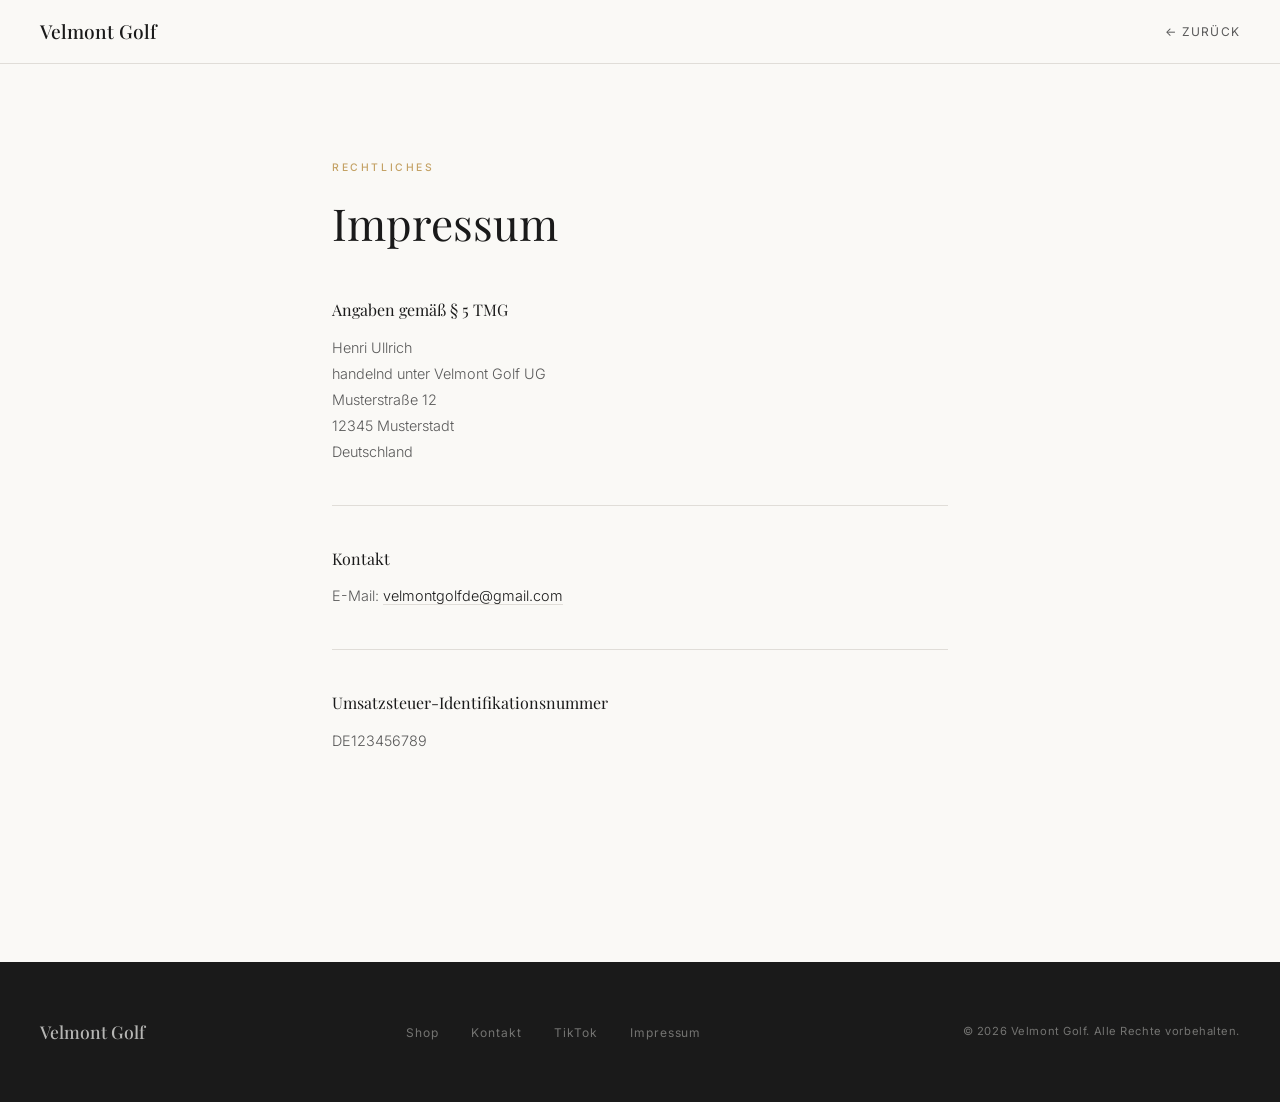
==== impressum.html @ 64f47a55 "Add TPU Filament material info + Impressum page - Material spec: 'Hochfest' -> 'TPU Filament' on all" ====
<!DOCTYPE html>
<html lang="de">
<head>
    <meta charset="UTF-8">
    <meta name="viewport" content="width=device-width, initial-scale=1.0">
    <title>Impressum — Velmont Golf</title>
    <link rel="preconnect" href="https://fonts.googleapis.com">
    <link rel="preconnect" href="https://fonts.gstatic.com" crossorigin>
    <link href="https://fonts.googleapis.com/css2?family=Inter:wght@300;400;500;600&family=Playfair+Display:ital,wght@0,400;0,500;1,400&display=swap" rel="stylesheet">
    <style>
        *, *::before, *::after { margin: 0; padding: 0; box-sizing: border-box; }

        :root {
            --bg-primary: #FAF9F6;
            --bg-dark: #1a1a1a;
            --bg-cream: #F5F0EB;
            --text-primary: #1a1a1a;
            --text-secondary: #5a5a5a;
            --text-light: #FAF9F6;
            --accent: #2D5016;
            --gold: #C4A265;
            --border: #e0ddd8;
            --font-body: 'Inter', sans-serif;
            --font-display: 'Playfair Display', serif;
        }

        html { font-size: 16px; }

        body {
            font-family: var(--font-body);
            color: var(--text-primary);
            background: var(--bg-primary);
            line-height: 1.6;
            -webkit-font-smoothing: antialiased;
        }

        /* ─── NAV ─── */
        nav {
            position: fixed;
            top: 0; left: 0; right: 0;
            z-index: 100;
            padding: 1rem 2.5rem;
            display: flex;
            justify-content: space-between;
            align-items: center;
            background: rgba(250, 249, 246, 0.95);
            backdrop-filter: blur(20px);
            -webkit-backdrop-filter: blur(20px);
            box-shadow: 0 1px 0 var(--border);
        }

        .nav-logo {
            font-family: var(--font-display);
            font-size: 1.2rem;
            font-weight: 500;
            color: var(--text-primary);
            text-decoration: none;
        }

        .nav-back {
            font-size: 0.75rem;
            font-weight: 400;
            letter-spacing: 0.1em;
            text-transform: uppercase;
            color: var(--text-secondary);
            text-decoration: none;
            transition: color 0.3s ease;
        }

        .nav-back:hover { color: var(--gold); }

        /* ─── CONTENT ─── */
        .impressum-wrap {
            max-width: 680px;
            margin: 0 auto;
            padding: 10rem 2rem 8rem;
        }

        .page-label {
            font-size: 0.65rem;
            font-weight: 500;
            letter-spacing: 0.25em;
            text-transform: uppercase;
            color: var(--gold);
            margin-bottom: 1.25rem;
        }

        h1 {
            font-family: var(--font-display);
            font-size: clamp(2rem, 4vw, 2.75rem);
            font-weight: 400;
            margin-bottom: 3rem;
            line-height: 1.2;
        }

        .impressum-block {
            margin-bottom: 2.5rem;
            padding-bottom: 2.5rem;
            border-bottom: 1px solid var(--border);
        }

        .impressum-block:last-child {
            border-bottom: none;
        }

        .impressum-block h2 {
            font-family: var(--font-display);
            font-size: 1rem;
            font-weight: 400;
            color: var(--text-primary);
            margin-bottom: 0.75rem;
        }

        .impressum-block p,
        .impressum-block address {
            font-size: 0.9rem;
            font-weight: 300;
            color: var(--text-secondary);
            line-height: 1.8;
            font-style: normal;
        }

        .impressum-block a {
            color: var(--text-primary);
            text-decoration: none;
            border-bottom: 1px solid var(--border);
            transition: border-color 0.3s ease;
        }

        .impressum-block a:hover {
            border-color: var(--gold);
        }

        /* ─── FOOTER ─── */
        footer {
            background: var(--bg-dark);
            color: rgba(250, 249, 246, 0.4);
            padding: 3.5rem 2.5rem;
        }

        .footer-inner {
            max-width: 1200px;
            margin: 0 auto;
            display: flex;
            justify-content: space-between;
            align-items: center;
        }

        .footer-logo {
            font-family: var(--font-display);
            font-size: 1.1rem;
            font-weight: 500;
            color: rgba(250, 249, 246, 0.7);
        }

        .footer-links {
            display: flex;
            gap: 2rem;
            list-style: none;
        }

        .footer-links a {
            font-size: 0.75rem;
            letter-spacing: 0.08em;
            text-decoration: none;
            color: rgba(250, 249, 246, 0.4);
            transition: color 0.3s ease;
        }

        .footer-links a:hover { color: var(--gold); }

        .footer-copy { font-size: 0.7rem; letter-spacing: 0.05em; }

        @media (max-width: 600px) {
            nav { padding: 1rem 1.25rem; }
            .footer-inner { flex-direction: column; gap: 1.5rem; text-align: center; }
            .footer-links { gap: 1.25rem; }
        }
    </style>
</head>
<body>

    <nav>
        <a href="index.html" class="nav-logo">Velmont Golf</a>
        <a href="index.html" class="nav-back">← Zurück</a>
    </nav>

    <div class="impressum-wrap">
        <p class="page-label">Rechtliches</p>
        <h1>Impressum</h1>

        <div class="impressum-block">
            <h2>Angaben gemäß § 5 TMG</h2>
            <address>
                Henri Ullrich<br>
                handelnd unter Velmont Golf UG<br>
                Musterstraße 12<br>
                12345 Musterstadt<br>
                Deutschland
            </address>
        </div>

        <div class="impressum-block">
            <h2>Kontakt</h2>
            <p>E-Mail: <a href="mailto:velmontgolfde@gmail.com">velmontgolfde@gmail.com</a></p>
        </div>

        <div class="impressum-block">
            <h2>Umsatzsteuer-Identifikationsnummer</h2>
            <p>DE123456789</p>
        </div>
    </div>

    <footer>
        <div class="footer-inner">
            <div class="footer-logo">Velmont Golf</div>
            <ul class="footer-links">
                <li><a href="https://7ccjau-pn.myshopify.com" target="_blank">Shop</a></li>
                <li><a href="mailto:velmontgolfde@gmail.com">Kontakt</a></li>
                <li><a href="https://www.tiktok.com/@velmontgolf" target="_blank">TikTok</a></li>
                <li><a href="impressum.html">Impressum</a></li>
            </ul>
            <p class="footer-copy">&copy; 2026 Velmont Golf. Alle Rechte vorbehalten.</p>
        </div>
    </footer>

</body>
</html>
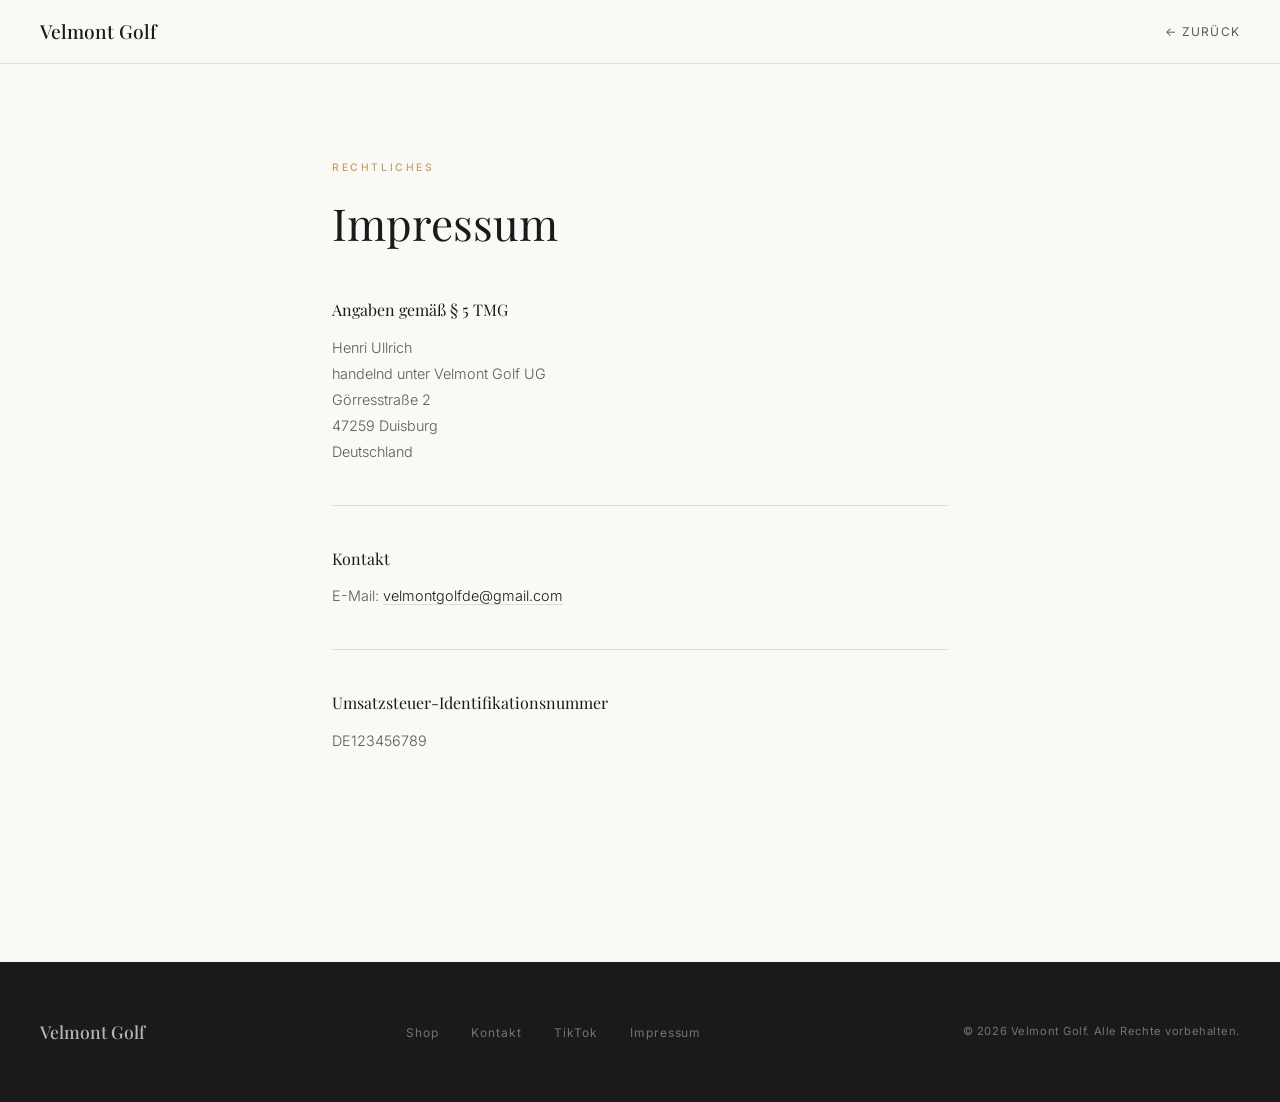
==== commit f374ddb4: "Texte, Versandinfo, Vorteile-Nav entfernt, Impressum-Adresse aktualisiert Co-Authored-By: Claude Son" ====
--- a/impressum.html
+++ b/impressum.html
@@ -194,8 +194,8 @@
             <address>
                 Henri Ullrich<br>
                 handelnd unter Velmont Golf UG<br>
-                Musterstraße 12<br>
-                12345 Musterstadt<br>
+                Görresstraße 2<br>
+                47259 Duisburg<br>
                 Deutschland
             </address>
         </div>
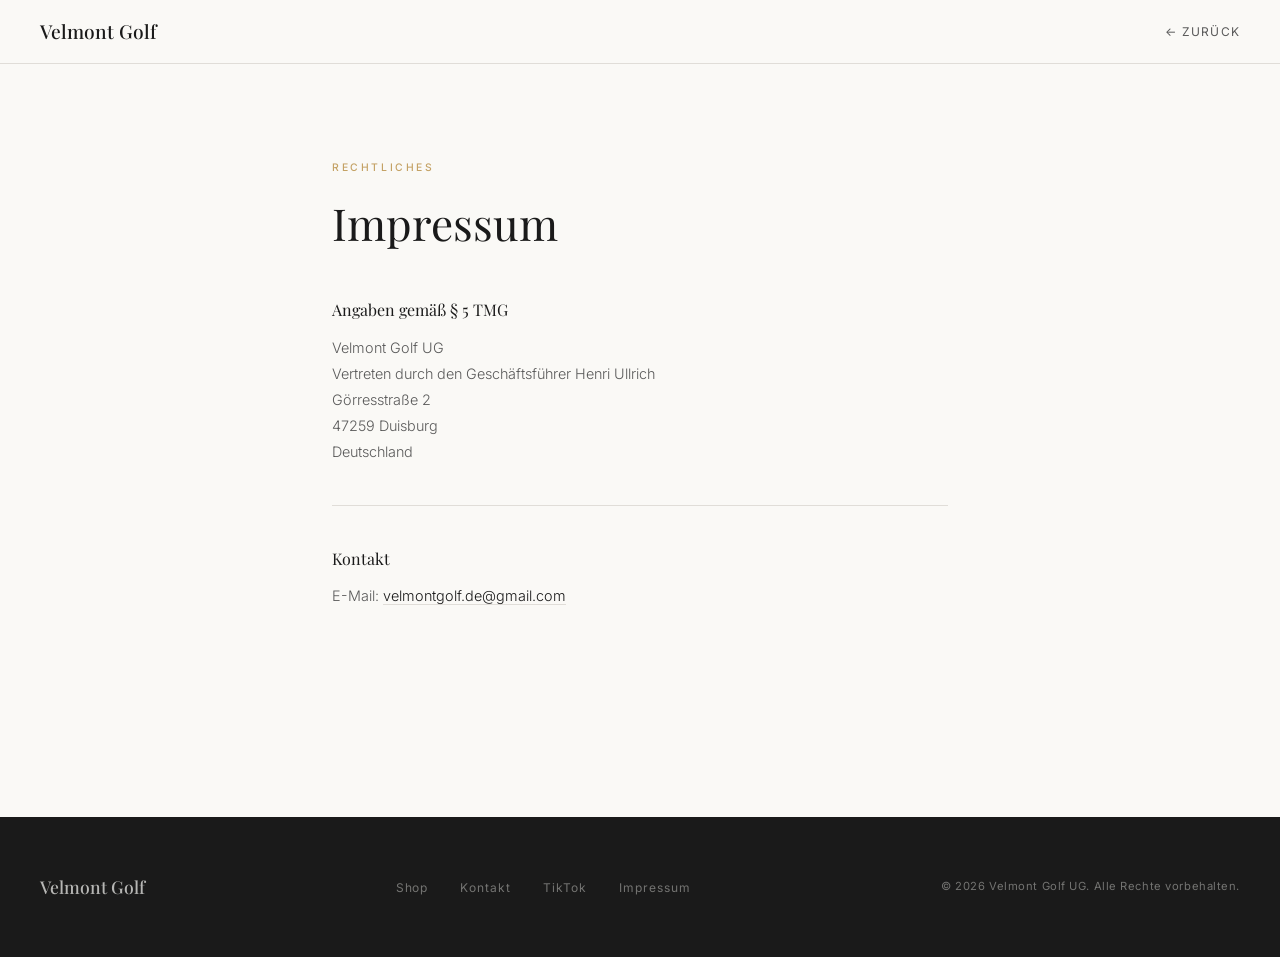
==== commit 16f09bb3: "Correct Velmont Golf legal details" ====
--- a/impressum.html
+++ b/impressum.html
@@ -192,8 +192,8 @@
         <div class="impressum-block">
             <h2>Angaben gemäß § 5 TMG</h2>
             <address>
-                Henri Ullrich<br>
-                handelnd unter Velmont Golf UG<br>
+                Velmont Golf UG<br>
+                Vertreten durch den Geschäftsführer Henri Ullrich<br>
                 Görresstraße 2<br>
                 47259 Duisburg<br>
                 Deutschland
@@ -202,12 +202,7 @@
 
         <div class="impressum-block">
             <h2>Kontakt</h2>
-            <p>E-Mail: <a href="mailto:velmontgolfde@gmail.com">velmontgolfde@gmail.com</a></p>
-        </div>
-
-        <div class="impressum-block">
-            <h2>Umsatzsteuer-Identifikationsnummer</h2>
-            <p>DE123456789</p>
+            <p>E-Mail: <a href="mailto:velmontgolf.de@gmail.com">velmontgolf.de@gmail.com</a></p>
         </div>
     </div>
 
@@ -216,11 +211,11 @@
             <div class="footer-logo">Velmont Golf</div>
             <ul class="footer-links">
                 <li><a href="https://7ccjau-pn.myshopify.com" target="_blank">Shop</a></li>
-                <li><a href="mailto:velmontgolfde@gmail.com">Kontakt</a></li>
+                <li><a href="mailto:velmontgolf.de@gmail.com">Kontakt</a></li>
                 <li><a href="https://www.tiktok.com/@velmontgolf" target="_blank">TikTok</a></li>
                 <li><a href="impressum.html">Impressum</a></li>
             </ul>
-            <p class="footer-copy">&copy; 2026 Velmont Golf. Alle Rechte vorbehalten.</p>
+            <p class="footer-copy">&copy; 2026 Velmont Golf UG. Alle Rechte vorbehalten.</p>
         </div>
     </footer>
 
